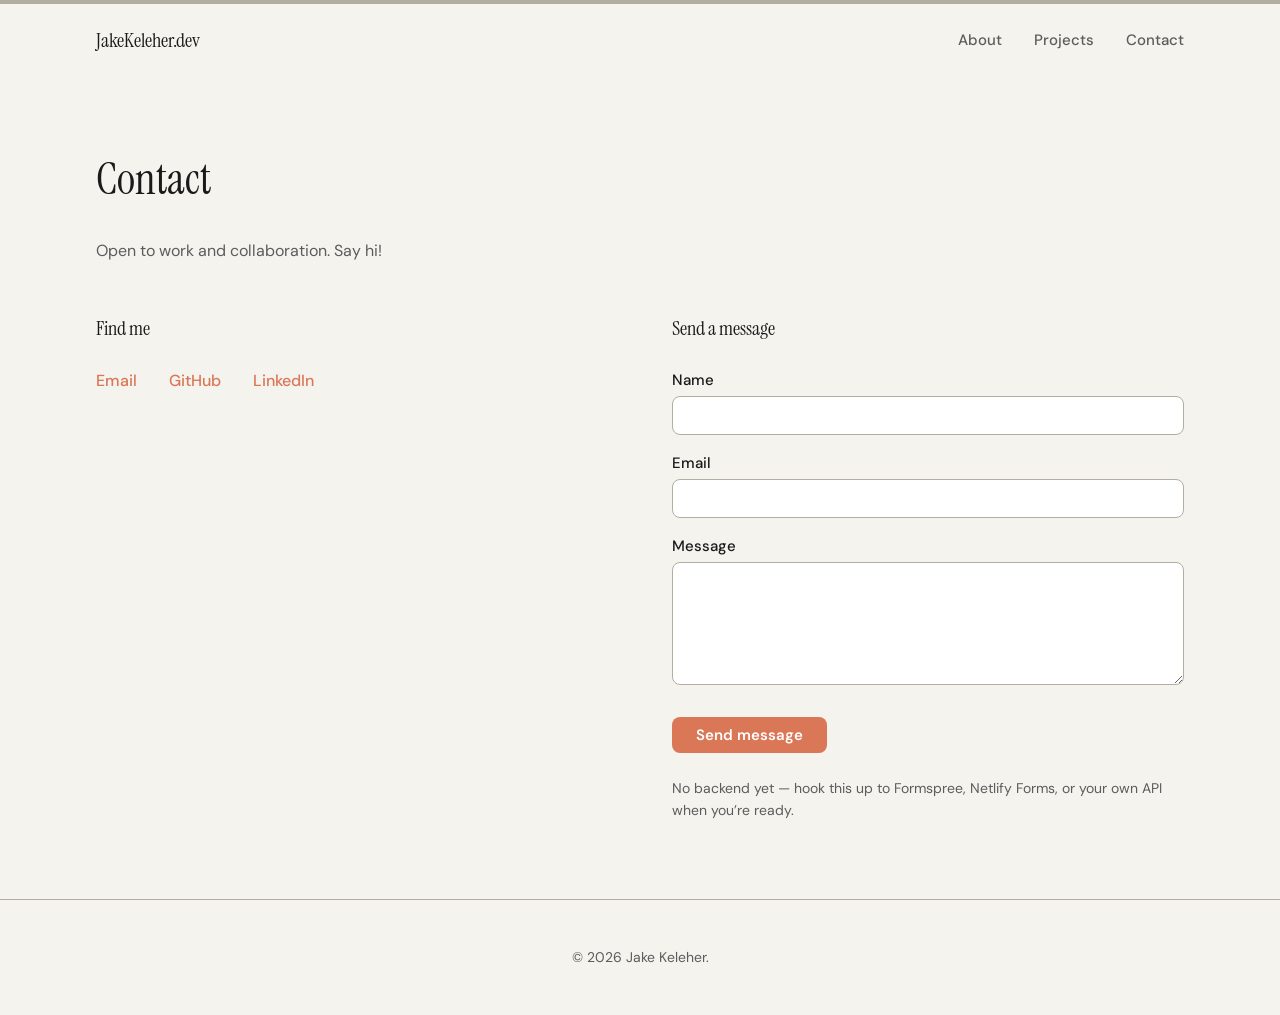
==== contact.html @ 500797c0 "Add project and contact pages, update nav and styles" ====
<!DOCTYPE html>
<html lang="en">
<head>
  <meta charset="UTF-8" />
  <meta name="viewport" content="width=device-width, initial-scale=1.0" />
  <meta name="description" content="Get in touch with Jake Keleher — developer and designer." />
  <title>Contact — Jake Keleher</title>
  <link rel="preconnect" href="https://fonts.googleapis.com" />
  <link rel="preconnect" href="https://fonts.gstatic.com" crossorigin />
  <link href="https://fonts.googleapis.com/css2?family=DM+Sans:ital,opsz,wght@0,9..40,400;0,9..40,500;0,9..40,600;0,9..40,700;1,9..40,400&family=Instrument+Serif:ital@0;1&display=swap" rel="stylesheet" />
  <link rel="stylesheet" href="css/styles.css" />
</head>
<body>
  <div class="scroll-progress" role="progressbar" aria-label="Scroll progress">
    <div class="scroll-progress__bar"></div>
  </div>
  <header class="site-header">
    <a href="index.html" class="logo">JakeKeleher.dev</a>
    <nav class="nav" aria-label="Main">
      <a href="index.html#about">About</a>
      <a href="project.html">Projects</a>
      <a href="contact.html">Contact</a>
    </nav>
  </header>

  <main>
    <section class="section contact-page">
      <h1 class="section-title">Contact</h1>
      <p class="contact-text">Open to work and collaboration. Say hi!</p>

      <div class="contact-grid">
        <div class="contact-links-block">
          <h2 class="contact-heading">Find me</h2>
          <ul class="contact-links">
            <li><a href="mailto:your.email@example.com">Email</a></li>
            <li><a href="https://github.com/JakeKeleherGit" target="_blank" rel="noopener noreferrer">GitHub</a></li>
            <li><a href="https://www.linkedin.com/in/jake-keleher-88a0b2271/" target="_blank" rel="noopener noreferrer">LinkedIn</a></li>
          </ul>
        </div>

        <div class="contact-form-block">
          <h2 class="contact-heading">Send a message</h2>
          <form class="contact-form" action="#" method="post" aria-label="Contact form">
            <label for="contact-name">Name</label>
            <input type="text" id="contact-name" name="name" required autocomplete="name" />
            <label for="contact-email">Email</label>
            <input type="email" id="contact-email" name="email" required autocomplete="email" />
            <label for="contact-message">Message</label>
            <textarea id="contact-message" name="message" rows="5" required></textarea>
            <button type="submit" class="btn btn-primary">Send message</button>
          </form>
          <p class="contact-form-note">No backend yet — hook this up to Formspree, Netlify Forms, or your own API when you’re ready.</p>
        </div>
      </div>
    </section>
  </main>

  <footer class="site-footer">
    <p>© <span id="year"></span> Jake Keleher.</p>
  </footer>

  <script src="js/main.js"></script>
</body>
</html>
---- css/styles.css ----
/* --- Variables (Claude-inspired: grey background, orange accents) --- */
:root {
  --color-bg: #F4F3EE;
  --color-surface: #ffffff;
  --color-text: #1a1a1a;
  --color-text-muted: #5c5c5c;
  --color-accent: #DA7756;
  --color-accent-hover: #c46947;
  --color-border: #B1ADA1;
  --font-sans: "DM Sans", system-ui, sans-serif;
  --font-serif: "Instrument Serif", Georgia, serif;
  --space-xs: 0.25rem;
  --space-sm: 0.5rem;
  --space-md: 1rem;
  --space-lg: 1.5rem;
  --space-xl: 2rem;
  --space-2xl: 3rem;
  --space-3xl: 4rem;
  --max-width: 72rem;
  --radius: 0.5rem;
}

/* --- Reset & base --- */
*, *::before, *::after { box-sizing: border-box; }
html { scroll-behavior: smooth; }
body {
  margin: 0;
  font-family: var(--font-sans);
  font-size: 1rem;
  line-height: 1.6;
  color: var(--color-text);
  background: var(--color-bg);
}

img {
  max-width: 100%;
  height: auto;
  display: block;
}

a { color: var(--color-accent); text-decoration: none; }
a:hover { text-decoration: underline; }

/* --- Scroll progress bar --- */
.scroll-progress {
  position: fixed;
  top: 0;
  left: 0;
  width: 100%;
  height: 4px;
  background: var(--color-border);
  z-index: 1000;
}

.scroll-progress__bar {
  height: 100%;
  width: 0%;
  background: var(--color-accent);
  transition: width 0.1s ease-out;
}

/* --- Header --- */
.site-header {
  display: flex;
  align-items: center;
  justify-content: space-between;
  padding: var(--space-lg) var(--space-xl);
  max-width: var(--max-width);
  margin: 0 auto;
}

.logo {
  font-family: var(--font-serif);
  font-size: 1.25rem;
  font-weight: 400;
  color: var(--color-text);
}
.logo:hover { text-decoration: none; }

.nav {
  display: flex;
  gap: var(--space-xl);
}
.nav a {
  color: var(--color-text-muted);
  font-size: 0.9375rem;
  font-weight: 500;
}
.nav a:hover { color: var(--color-text); }

/* --- Main sections --- */
.section {
  max-width: var(--max-width);
  margin: 0 auto;
  padding: var(--space-3xl) var(--space-xl);
}

.section-title {
  font-family: var(--font-serif);
  font-size: clamp(2rem, 4vw, 2.75rem);
  font-weight: 400;
  margin: 0 0 var(--space-lg);
}

.section-intro {
  color: var(--color-text-muted);
  max-width: 38em;
  margin: 0 0 var(--space-2xl);
}

/* --- Hero --- */
.hero {
  min-height: 20vh;
  display: flex;
  flex-direction: column;
  justify-content: center;
  padding: var(--space-3xl) var(--space-xl);
  max-width: var(--max-width);
  margin: 0 auto;
}

.hero-title {
  font-family: var(--font-serif);
  font-size: clamp(2.5rem, 6vw, 4rem);
  font-weight: 400;
  line-height: 1.15;
  margin: 0 0 var(--space-lg);
}

.hero-line { display: block; }
.hero-line--accent { color: var(--color-accent); }

.hero-tagline {
  font-size: 1.125rem;
  color: var(--color-text-muted);
  max-width: 28em;
  margin: 0 0 var(--space-xl);
}

/* --- Buttons --- */
.btn {
  display: inline-block;
  padding: var(--space-sm) var(--space-lg);
  font-family: var(--font-sans);
  font-size: 0.9375rem;
  font-weight: 600;
  border-radius: var(--radius);
  transition: background 0.2s, color 0.2s;
}

.btn-primary {
  background: var(--color-accent);
  color: white;
  border: none;
}
.btn-primary:hover {
  background: var(--color-accent-hover);
  text-decoration: none;
}

/* --- About --- */
.about-content {
  max-width: 38em;
}
.about-content p { margin: 0 0 var(--space-md); }
.about-content p:last-child { margin-bottom: 0; }

/* --- Projects --- */
.project-list {
  list-style: none;
  padding: 0;
  margin: 0;
  display: flex;
  flex-direction: column;
  gap: var(--space-2xl);
}

.project-card {
  display: grid;
  grid-template-columns: 1fr 1fr;
  gap: var(--space-xl);
  align-items: start;
  padding: var(--space-lg);
  background: var(--color-surface);
  border-radius: var(--radius);
  border: 1px solid var(--color-border);
}

.project-media {
  aspect-ratio: 16 / 9;
  background: var(--color-border);
  border-radius: var(--radius);
  overflow: hidden;
}
.project-media img {
  width: 100%;
  height: 100%;
  object-fit: cover;
}

/* Fallback when image is missing */
.project-media:has(img[src*="project-"]) {
  background: linear-gradient(135deg, #e5e7eb 0%, #d1d5db 100%);
}
.project-media img[src=""] {
  display: none;
}

.project-body { min-width: 0; }

.project-title {
  font-family: var(--font-serif);
  font-size: 1.5rem;
  font-weight: 400;
  margin: 0 0 var(--space-sm);
}

.project-desc {
  color: var(--color-text-muted);
  margin: 0 0 var(--space-md);
  font-size: 0.9375rem;
}

.project-meta {
  display: flex;
  flex-wrap: wrap;
  gap: var(--space-sm);
  margin-bottom: var(--space-md);
}

.project-tag {
  font-size: 0.75rem;
  font-weight: 600;
  text-transform: uppercase;
  letter-spacing: 0.05em;
  color: var(--color-text-muted);
  background: var(--color-bg);
  padding: var(--space-xs) var(--space-sm);
  border-radius: var(--radius);
}

.project-link {
  font-weight: 600;
  font-size: 0.9375rem;
}
.project-link:hover { text-decoration: none; }

/* --- Project detail page --- */
.page-intro {
  padding-top: var(--space-2xl);
  padding-bottom: var(--space-xl);
}

.project-detail {
  padding: 0 var(--space-xl) var(--space-3xl);
  max-width: var(--max-width);
  margin: 0 auto;
}

.project-detail__inner {
  display: grid;
  grid-template-columns: 1fr 1fr;
  gap: var(--space-2xl);
  align-items: start;
  padding: var(--space-2xl) 0;
  border-bottom: 1px solid var(--color-border);
}

.project-detail__inner:last-of-type { border-bottom: none; }

.project-detail__media {
  aspect-ratio: 16 / 9;
  background: var(--color-border);
  border-radius: var(--radius);
  overflow: hidden;
}

.project-detail__media img {
  width: 100%;
  height: 100%;
  object-fit: cover;
}

.project-detail__body { min-width: 0; }

.project-detail__meta {
  display: flex;
  flex-wrap: wrap;
  gap: var(--space-sm);
  margin-bottom: var(--space-md);
}

.project-detail__title {
  font-family: var(--font-serif);
  font-size: clamp(1.5rem, 3vw, 2rem);
  font-weight: 400;
  margin: 0 0 var(--space-sm);
}

.project-detail__subtitle {
  color: var(--color-text-muted);
  font-size: 1rem;
  margin: 0 0 var(--space-lg);
}

.project-detail__content {
  color: var(--color-text);
  margin-bottom: var(--space-xl);
}

.project-detail__content p { margin: 0 0 var(--space-md); }
.project-detail__content p:last-child { margin-bottom: 0; }

/* --- Contact --- */
.contact-text {
  color: var(--color-text-muted);
  margin: 0 0 var(--space-lg);
}

.contact-links {
  list-style: none;
  padding: 0;
  margin: 0;
  display: flex;
  gap: var(--space-xl);
}
.contact-links a { font-weight: 500; }

/* --- Contact page --- */
.contact-page .contact-text { margin-bottom: var(--space-2xl); }

.contact-grid {
  display: grid;
  grid-template-columns: 1fr 1fr;
  gap: var(--space-3xl);
  align-items: start;
}

.contact-heading {
  font-family: var(--font-serif);
  font-size: 1.25rem;
  font-weight: 400;
  margin: 0 0 var(--space-lg);
}

.contact-form label {
  display: block;
  font-size: 0.9375rem;
  font-weight: 500;
  margin-bottom: var(--space-xs);
  color: var(--color-text);
}

.contact-form input,
.contact-form textarea {
  width: 100%;
  padding: var(--space-sm) var(--space-md);
  margin-bottom: var(--space-md);
  font-family: var(--font-sans);
  font-size: 1rem;
  border: 1px solid var(--color-border);
  border-radius: var(--radius);
  background: var(--color-surface);
  color: var(--color-text);
}

.contact-form textarea { resize: vertical; min-height: 6rem; }

.contact-form button { margin-top: var(--space-sm); }

.contact-form-note {
  margin-top: var(--space-lg);
  font-size: 0.875rem;
  color: var(--color-text-muted);
}

/* --- Footer --- */
.site-footer {
  text-align: center;
  padding: var(--space-xl);
  color: var(--color-text-muted);
  font-size: 0.875rem;
  border-top: 1px solid var(--color-border);
}

/* --- Responsive --- */
@media (max-width: 768px) {
  .site-header { padding: var(--space-md) var(--space-lg); }
  .nav { gap: var(--space-lg); }

  .project-card {
    grid-template-columns: 1fr;
  }
  .project-media { order: -1; }

  .hero { min-height: 45vh; }
  .section { padding: var(--space-2xl) var(--space-lg); }

  .project-detail { padding-left: var(--space-lg); padding-right: var(--space-lg); }
  .project-detail__inner {
    grid-template-columns: 1fr;
    gap: var(--space-lg);
  }
  .project-detail__media { order: -1; }

  .contact-grid { grid-template-columns: 1fr; }
}

@media (max-width: 480px) {
  .contact-links { flex-direction: column; }
}
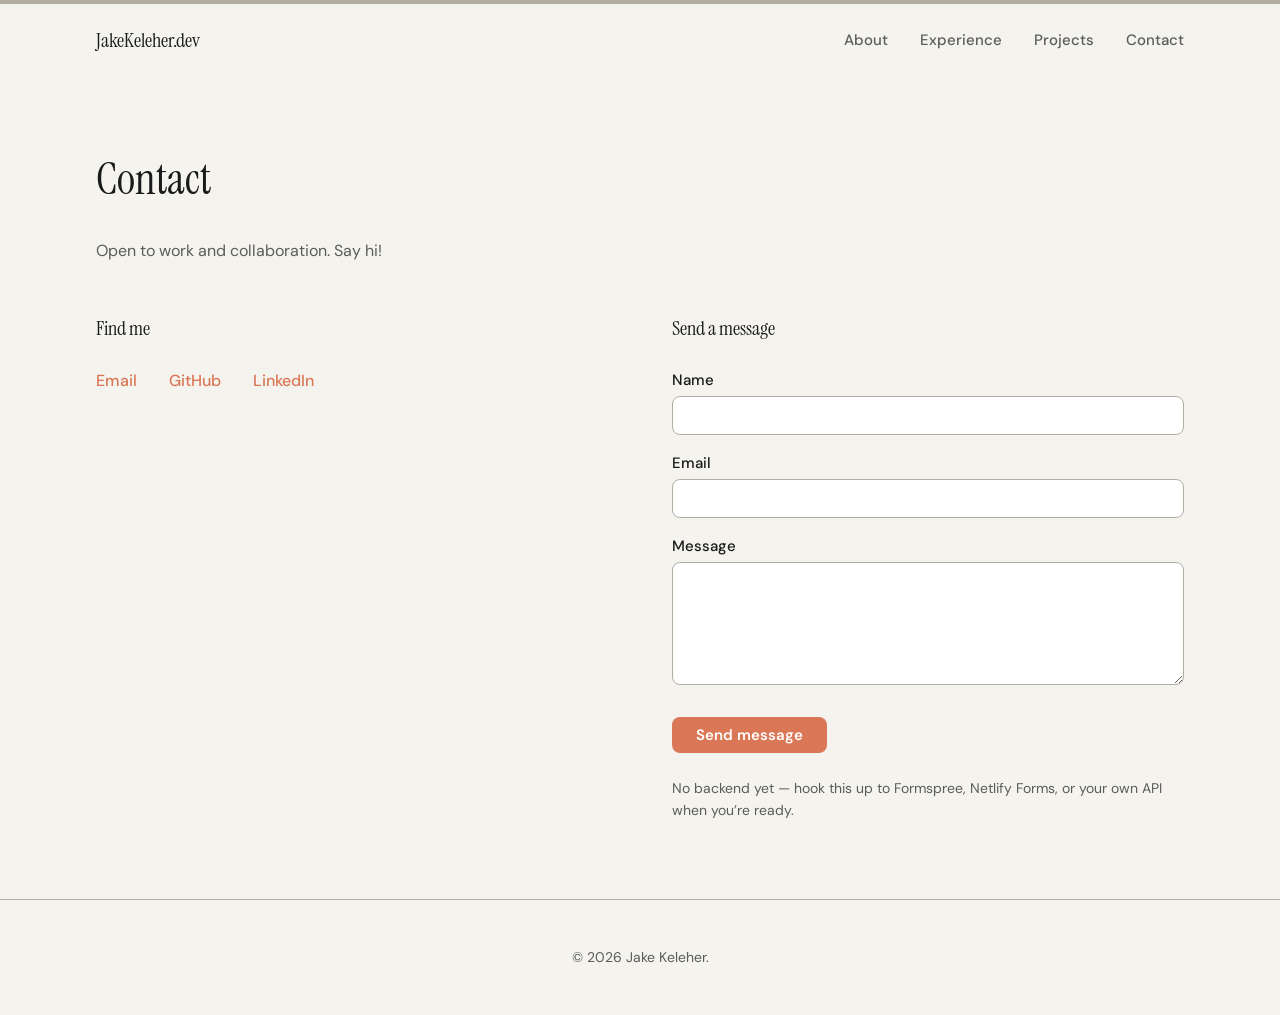
==== commit db815278: "hello world" ====
--- a/contact.html
+++ b/contact.html
@@ -5,6 +5,7 @@
   <meta name="viewport" content="width=device-width, initial-scale=1.0" />
   <meta name="description" content="Get in touch with Jake Keleher — developer and designer." />
   <title>Contact — Jake Keleher</title>
+  <link rel="icon" href="favicon.png" type="image/png" />
   <link rel="preconnect" href="https://fonts.googleapis.com" />
   <link rel="preconnect" href="https://fonts.gstatic.com" crossorigin />
   <link href="https://fonts.googleapis.com/css2?family=DM+Sans:ital,opsz,wght@0,9..40,400;0,9..40,500;0,9..40,600;0,9..40,700;1,9..40,400&family=Instrument+Serif:ital@0;1&display=swap" rel="stylesheet" />
@@ -18,6 +19,7 @@
     <a href="index.html" class="logo">JakeKeleher.dev</a>
     <nav class="nav" aria-label="Main">
       <a href="index.html#about">About</a>
+      <a href="experience.html">Experience</a>
       <a href="project.html">Projects</a>
       <a href="contact.html">Contact</a>
     </nav>
--- a/css/styles.css
+++ b/css/styles.css
@@ -59,6 +59,73 @@
   transition: width 0.1s ease-out;
 }
 
+/* --- Lightbox --- */
+.lightbox {
+  position: fixed;
+  inset: 0;
+  z-index: 2000;
+  display: flex;
+  align-items: center;
+  justify-content: center;
+  padding: var(--space-xl);
+  background: rgba(0, 0, 0, 0.6);
+  backdrop-filter: blur(8px);
+  -webkit-backdrop-filter: blur(8px);
+  opacity: 0;
+  visibility: hidden;
+  transition: opacity 0.2s ease, visibility 0.2s ease;
+}
+
+.lightbox.is-open {
+  opacity: 1;
+  visibility: visible;
+}
+
+.lightbox__content {
+  position: relative;
+  max-width: 90vw;
+  max-height: 90vh;
+  display: flex;
+  align-items: center;
+  justify-content: center;
+}
+
+.lightbox__img {
+  max-width: 100%;
+  max-height: 85vh;
+  width: auto;
+  height: auto;
+  object-fit: contain;
+  border-radius: var(--radius);
+  box-shadow: 0 20px 60px rgba(0, 0, 0, 0.4);
+}
+
+.lightbox__close {
+  position: fixed;
+  top: var(--space-lg);
+  right: var(--space-lg);
+  width: 2.5rem;
+  height: 2.5rem;
+  display: flex;
+  align-items: center;
+  justify-content: center;
+  padding: 0;
+  font-size: 1.75rem;
+  line-height: 1;
+  color: #fff;
+  background: rgba(255, 255, 255, 0.15);
+  border: none;
+  cursor: pointer;
+  border-radius: var(--radius);
+  transition: color 0.2s, background 0.2s;
+  z-index: 2001;
+}
+
+.lightbox__close:hover {
+  color: var(--color-text);
+  background: var(--color-surface);
+}
+
 /* --- Header --- */
 .site-header {
   display: flex;
@@ -165,6 +232,32 @@
 .about-content p { margin: 0 0 var(--space-md); }
 .about-content p:last-child { margin-bottom: 0; }
 
+.about-container {
+  display: flex;
+  align-items: flex-start;
+  gap: 40px;
+}
+
+/* Text takes ~70% */
+.about-text {
+  flex: 0 0 55%;
+}
+
+/* Image takes ~35% */
+.about-image {
+  flex: 0 0 45%;
+  display: flex;
+  justify-content: flex-end;
+}
+
+.about-image img {
+  width: 200%;
+  max-width: 420px; /* keeps it from getting too huge */
+  height: auto;
+  border-radius: 12px;
+  object-fit: cover;
+}
+
 /* --- Projects --- */
 .project-list {
   list-style: none;
@@ -197,6 +290,9 @@
   height: 100%;
   object-fit: cover;
 }
+.project-media .project-img {
+  cursor: pointer;
+}
 
 /* Fallback when image is missing */
 .project-media:has(img[src*="project-"]) {
@@ -280,6 +376,9 @@
   height: 100%;
   object-fit: cover;
 }
+.project-detail__media .project-img {
+  cursor: pointer;
+}
 
 .project-detail__body { min-width: 0; }
 
@@ -310,6 +409,51 @@
 
 .project-detail__content p { margin: 0 0 var(--space-md); }
 .project-detail__content p:last-child { margin-bottom: 0; }
+
+/* --- Experience page --- */
+.experience-entry {
+  padding: 0 var(--space-xl) var(--space-3xl);
+  max-width: var(--max-width);
+  margin: 0 auto;
+}
+
+.experience-entry__inner {
+  padding: var(--space-2xl) 0;
+  border-bottom: 1px solid var(--color-border);
+}
+
+.experience-entry:last-of-type .experience-entry__inner { border-bottom: none; }
+
+.experience-entry__header {
+  margin-bottom: var(--space-lg);
+}
+
+.experience-entry__title {
+  font-family: var(--font-serif);
+  font-size: clamp(1.5rem, 3vw, 2rem);
+  font-weight: 400;
+  margin: 0 0 var(--space-xs);
+}
+
+.experience-entry__role {
+  font-size: 1rem;
+  font-weight: 600;
+  color: var(--color-accent);
+  margin: 0 0 var(--space-xs);
+}
+
+.experience-entry__dates {
+  font-size: 0.9375rem;
+  color: var(--color-text-muted);
+  margin: 0;
+}
+
+.experience-entry__content {
+  color: var(--color-text);
+}
+
+.experience-entry__content p { margin: 0 0 var(--space-md); }
+.experience-entry__content p:last-child { margin-bottom: 0; }
 
 /* --- Contact --- */
 .contact-text {
@@ -397,6 +541,7 @@
   .section { padding: var(--space-2xl) var(--space-lg); }
 
   .project-detail { padding-left: var(--space-lg); padding-right: var(--space-lg); }
+  .experience-entry { padding-left: var(--space-lg); padding-right: var(--space-lg); }
   .project-detail__inner {
     grid-template-columns: 1fr;
     gap: var(--space-lg);
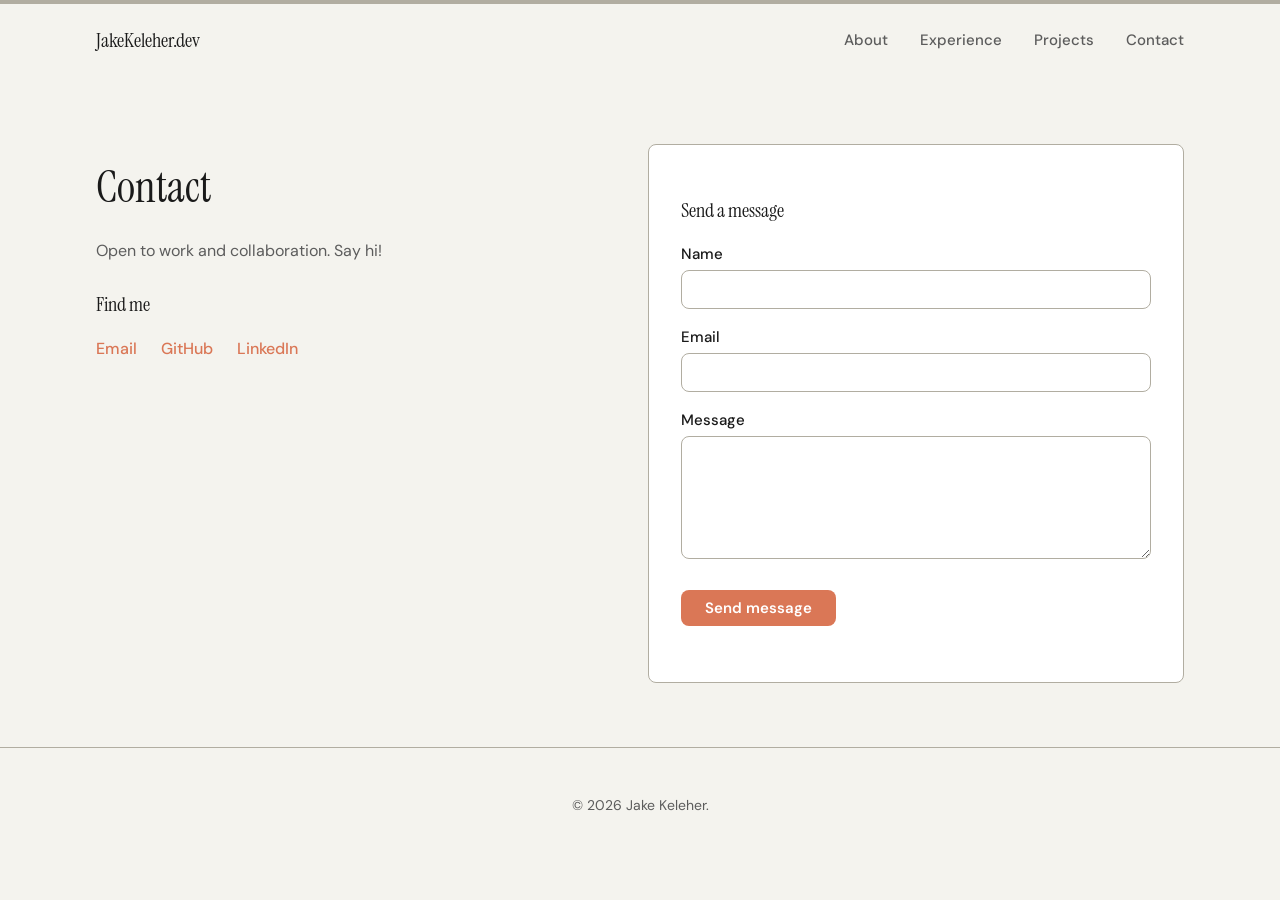
==== commit 670f07d7: "Major Upgrades, need to add contact page functionality" ====
--- a/contact.html
+++ b/contact.html
@@ -27,17 +27,21 @@
 
   <main>
     <section class="section contact-page">
-      <h1 class="section-title">Contact</h1>
-      <p class="contact-text">Open to work and collaboration. Say hi!</p>
+      
 
       <div class="contact-grid">
-        <div class="contact-links-block">
-          <h2 class="contact-heading">Find me</h2>
-          <ul class="contact-links">
-            <li><a href="mailto:your.email@example.com">Email</a></li>
-            <li><a href="https://github.com/JakeKeleherGit" target="_blank" rel="noopener noreferrer">GitHub</a></li>
-            <li><a href="https://www.linkedin.com/in/jake-keleher-88a0b2271/" target="_blank" rel="noopener noreferrer">LinkedIn</a></li>
-          </ul>
+        <div class="contact-left">
+          <h1 class="section-title">Contact</h1>
+          <p class="contact-text">Open to work and collaboration. Say hi!</p>
+        
+          <div class="contact-links-block">
+            <h2 class="contact-heading">Find me</h2>
+            <ul class="contact-links">
+              <li><a href="mailto:your.email@example.com">Email</a></li>
+              <li><a href="https://github.com/JakeKeleherGit" target="_blank" rel="noopener noreferrer">GitHub</a></li>
+              <li><a href="https://www.linkedin.com/in/jake-keleher-88a0b2271/" target="_blank" rel="noopener noreferrer">LinkedIn</a></li>
+            </ul>
+          </div>
         </div>
 
         <div class="contact-form-block">
@@ -51,7 +55,7 @@
             <textarea id="contact-message" name="message" rows="5" required></textarea>
             <button type="submit" class="btn btn-primary">Send message</button>
           </form>
-          <p class="contact-form-note">No backend yet — hook this up to Formspree, Netlify Forms, or your own API when you’re ready.</p>
+          <p class="contact-form-note"></p>
         </div>
       </div>
     </section>
--- a/css/styles.css
+++ b/css/styles.css
@@ -251,7 +251,7 @@
 }
 
 .about-image img {
-  width: 200%;
+  width: 100%;
   max-width: 420px; /* keeps it from getting too huge */
   height: auto;
   border-radius: 12px;
@@ -343,7 +343,7 @@
 
 /* --- Project detail page --- */
 .page-intro {
-  padding-top: var(--space-2xl);
+  padding-top: var(--space-lg);
   padding-bottom: var(--space-xl);
 }
 
@@ -411,21 +411,30 @@
 .project-detail__content p:last-child { margin-bottom: 0; }
 
 /* --- Experience page --- */
+.page-intro {
+  padding-top: var(--space-xl);
+  padding-bottom: var(--space-md);
+}
+
+.page-intro .section-intro {
+  margin-bottom: 0;
+}
+
 .experience-entry {
-  padding: 0 var(--space-xl) var(--space-3xl);
+  padding: 0 var(--space-xl);
   max-width: var(--max-width);
+  padding-left: var(--space-lg);
+  padding-right: var(--space-lg);
   margin: 0 auto;
 }
 
 .experience-entry__inner {
-  padding: var(--space-2xl) 0;
+  padding: var(--space-xl) 0;
   border-bottom: 1px solid var(--color-border);
 }
 
-.experience-entry:last-of-type .experience-entry__inner { border-bottom: none; }
-
 .experience-entry__header {
-  margin-bottom: var(--space-lg);
+  margin-bottom: var(--space-md);
 }
 
 .experience-entry__title {
@@ -452,8 +461,17 @@
   color: var(--color-text);
 }
 
-.experience-entry__content p { margin: 0 0 var(--space-md); }
-.experience-entry__content p:last-child { margin-bottom: 0; }
+.experience-entry__content p {
+  margin: 0 0 0.875rem;
+}
+
+.experience-entry__content p:last-child {
+  margin-bottom: 0;
+}
+
+.experience-entry:last-of-type .experience-entry__inner {
+  border-bottom: none;
+}
 
 /* --- Contact --- */
 .contact-text {
@@ -466,25 +484,52 @@
   padding: 0;
   margin: 0;
   display: flex;
-  gap: var(--space-xl);
+  gap: var(--space-lg);
 }
 .contact-links a { font-weight: 500; }
 
 /* --- Contact page --- */
-.contact-page .contact-text { margin-bottom: var(--space-2xl); }
+.contact-page .section-title { margin-bottom: var(--space-md); }
+.contact-page .contact-text { margin-bottom: var(--space-lg); }
+
+.contact-page {
+  padding-top: var(--space-sml); /* was 3xl */
+}
+
+.contact-form-block {
+  background: var(--color-surface);
+  padding: var(--space-xl);
+  border-radius: var(--radius);
+  border: 1px solid var(--color-border);
+  margin-top: 4rem;
+}
+
+.contact-links-block {
+  margin-top: var(--space-sm);
+}
 
 .contact-grid {
   display: grid;
-  grid-template-columns: 1fr 1fr;
+  grid-template-columns: 1fr 1.1fr;
   gap: var(--space-3xl);
   align-items: start;
+}
+
+.contact-left {
+  padding-top: 4.5rem;
 }
 
 .contact-heading {
   font-family: var(--font-serif);
   font-size: 1.25rem;
   font-weight: 400;
-  margin: 0 0 var(--space-lg);
+  margin-bottom: var(--space-md);
+}
+
+.contact-form input:focus,
+.contact-form textarea:focus {
+  outline: none;
+  border-color: var(--color-accent);
 }
 
 .contact-form label {
